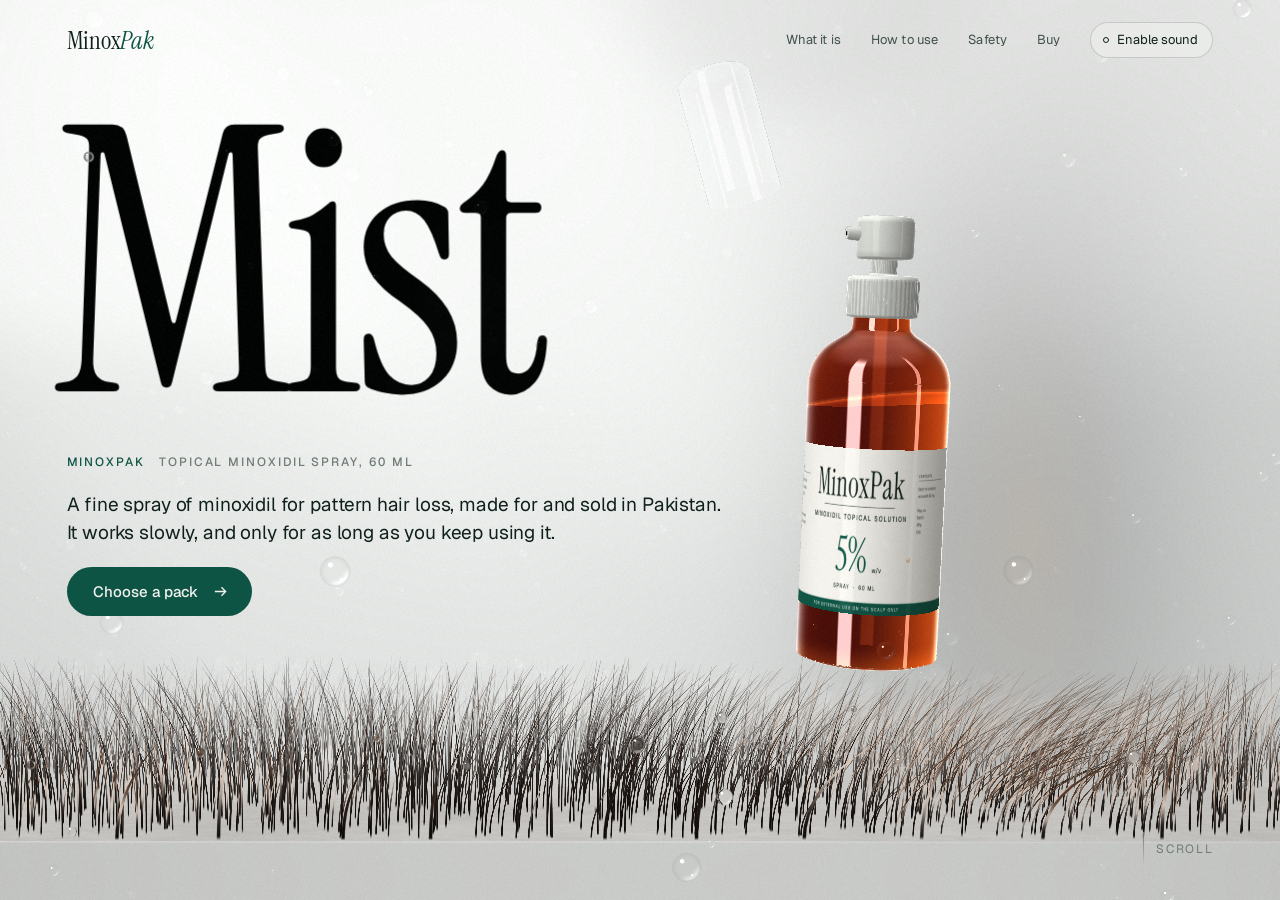
==== experiments/mist/index.html @ 645f58ec "Add the mist experiment landing page" ====
<!doctype html>
<html lang="en">
<head>
<meta charset="utf-8">
<meta name="viewport" content="width=device-width, initial-scale=1, viewport-fit=cover">
<title>MinoxPak: the mist. Topical minoxidil spray for pattern hair loss</title>
<meta name="description" content="MinoxPak is a topical minoxidil spray for pattern hair loss, made for and sold in Pakistan. What it is, how to use it, what to expect and who should not use it.">
<meta name="theme-color" content="#e6e8e4">
<link rel="preconnect" href="https://fonts.googleapis.com">
<link rel="preconnect" href="https://fonts.gstatic.com" crossorigin>
<link href="https://fonts.googleapis.com/css2?family=Geist:wght@300;400;500;600&family=Instrument+Serif:ital@0;1&display=swap" rel="stylesheet">
<style>
:root{
  --ink:#10201b; --ink2:#42504b; --ink3:#6f7b76; --line:rgba(16,32,27,.16);
  --stone:#e6e8e4; --paper:#f1f2ee; --accent:#0e5444; --accent-soft:rgba(14,84,68,.09);
  --serif:"Instrument Serif","Iowan Old Style","Times New Roman",serif;
  --sans:"Geist","Helvetica Neue",Arial,sans-serif;
  --pad:clamp(20px,5.2vw,96px);
  --ledge:0px;
}
*{box-sizing:border-box;margin:0;padding:0}
html,body{height:100%;overflow:hidden;background:var(--stone);color:var(--ink)}
body{font-family:var(--sans);font-weight:400;font-size:17px;line-height:1.55;-webkit-font-smoothing:antialiased;text-rendering:optimizeLegibility;font-feature-settings:"ss01","cv11"}
canvas#gl{position:fixed;inset:0;width:100%;height:100%;display:block;z-index:0}
#scroll{position:fixed;inset:0;overflow-y:auto;overflow-x:hidden;z-index:1;outline:none;-webkit-overflow-scrolling:touch;scrollbar-width:none}
#scroll::-webkit-scrollbar{display:none}
a{color:inherit}
::selection{background:var(--accent);color:#fff}

/* nav */
nav{position:fixed;z-index:3;top:0;left:0;right:0;display:flex;align-items:center;justify-content:space-between;padding:22px var(--pad);pointer-events:none}
nav>*{pointer-events:auto}
.mark{font-family:var(--serif);font-size:25px;letter-spacing:-.01em;text-decoration:none;line-height:1}
.mark i{font-style:italic;color:var(--accent)}
.navr{display:flex;gap:30px;align-items:center;font-size:13px;letter-spacing:.01em}
.navr a{text-decoration:none;color:var(--ink2);transition:color .3s}
.navr a:hover{color:var(--ink)}
#sound{font:inherit;font-size:13px;color:var(--ink);background:rgba(241,242,238,.55);-webkit-backdrop-filter:blur(8px);backdrop-filter:blur(8px);border:1px solid var(--line);border-radius:99px;padding:7px 14px 7px 12px;cursor:pointer;display:flex;gap:8px;align-items:center;transition:border-color .3s,background .3s}
#sound:hover{border-color:var(--ink)}
#sound .dot{width:6px;height:6px;border-radius:50%;border:1px solid var(--ink);transition:background .3s}
#sound[aria-pressed="true"] .dot{background:var(--accent);border-color:var(--accent)}

/* type */
.eyebrow{font-size:12px;font-weight:500;letter-spacing:.16em;text-transform:uppercase;color:var(--accent);display:flex;gap:14px;align-items:baseline;margin-bottom:26px}
.eyebrow b{font-weight:500;color:var(--ink3);font-variant-numeric:tabular-nums}
h1,h2{font-family:var(--serif);font-weight:400;letter-spacing:-.018em;line-height:.98}
h2{font-size:clamp(42px,5.1vw,96px);margin-bottom:34px}
h2 .ln,h1 .ln{display:block;width:fit-content;white-space:nowrap}
h2 em{font-style:italic}
.gl{color:var(--ink)}
.gl-on .gl{color:transparent}
.gl-on .gl::selection{color:transparent;background:rgba(14,84,68,.25)}
p{max-width:33em}
p+p{margin-top:1.05em}
.lead{font-size:clamp(19px,1.45vw,23px);line-height:1.45;letter-spacing:-.008em;color:var(--ink)}
.body{color:var(--ink2)}
.ph{font-style:normal;color:var(--accent);background:var(--accent-soft);border-bottom:1px dashed var(--accent);padding:0 .28em;border-radius:2px;white-space:nowrap;font-feature-settings:"tnum"}
.btn{display:inline-flex;align-items:center;gap:14px;font:500 15px/1 var(--sans);letter-spacing:.005em;text-decoration:none;color:#f1f2ee;background:var(--accent);padding:17px 24px 17px 26px;border-radius:99px;transition:background .35s,transform .35s cubic-bezier(.2,.7,.2,1)}
.btn:hover{background:#0a3f33;transform:translateY(-1px)}
.btn svg{width:15px;height:15px;transition:transform .35s cubic-bezier(.2,.7,.2,1)}
.btn:hover svg{transform:translateX(4px)}
.btn.ghost{background:transparent;color:var(--ink);border:1px solid var(--line)}
.btn.ghost:hover{border-color:var(--ink);background:transparent}

/* sections */
.sec{position:relative;min-height:118vh;padding:16vh var(--pad);display:grid;align-items:center}
.col{width:min(44vw,640px)}
.right .col{justify-self:end}
.wide .col{width:min(56vw,860px)}
.rv{opacity:0;transform:translateY(14px);transition:opacity 1s cubic-bezier(.2,.6,.2,1),transform 1.1s cubic-bezier(.2,.6,.2,1)}
.rv.in{opacity:1;transform:none}
.rv.d1{transition-delay:.08s}.rv.d2{transition-delay:.16s}.rv.d3{transition-delay:.24s}

/* hero */
#hero{min-height:100vh;height:100vh;padding:0 var(--pad);align-items:stretch;display:block}
#hero h1{position:absolute;left:calc(var(--pad) - .045em);top:11vh;font-size:min(29vw,49vh);line-height:.9;letter-spacing:-.03em}
#hero .under{position:absolute;left:var(--pad);top:calc(11vh + min(29vw,49vh)*.9 + 2.2vh);display:grid;grid-template-columns:auto;gap:20px;width:min(52vw,740px)}
#hero .lead{max-width:none}
#hero .eyebrow{margin:0}
.hint{position:absolute;right:var(--pad);bottom:34px;font-size:12px;letter-spacing:.14em;text-transform:uppercase;color:var(--ink3);display:flex;align-items:center;gap:12px}
.hint i{display:block;width:1px;height:34px;background:linear-gradient(var(--ink3),transparent);animation:drop 2.6s cubic-bezier(.6,0,.3,1) infinite;transform-origin:top}
@keyframes drop{0%{transform:scaleY(0)}55%{transform:scaleY(1);opacity:1}100%{transform:scaleY(1);opacity:0}}

/* facts row */
.facts{display:grid;grid-template-columns:repeat(3,auto);justify-content:start;gap:0 42px;margin-top:40px;padding-top:22px;border-top:1px solid var(--line)}
.facts div{font-size:13px;color:var(--ink3);line-height:1.35}
.facts strong{display:block;font-family:var(--serif);font-weight:400;font-size:34px;line-height:1.1;color:var(--ink);letter-spacing:-.01em}

/* pinned sections */
.tall{height:250vh;padding-top:0;padding-bottom:0;display:block;min-height:0}
.pin{position:sticky;top:0;height:100vh;display:grid;align-items:center;padding:12vh 0}
ol.steps{list-style:none;counter-reset:s;margin-top:8px}
ol.steps li{counter-increment:s;display:grid;grid-template-columns:54px 1fr;padding:17px 0;border-top:1px solid var(--line);transition:opacity .6s;opacity:.36}
ol.steps li:last-child{border-bottom:1px solid var(--line)}
ol.steps li::before{content:"0" counter(s);font-size:12px;font-weight:500;letter-spacing:.14em;color:var(--accent);padding-top:7px;font-variant-numeric:tabular-nums}
ol.steps li.on{opacity:1}
ol.steps h3{font-family:var(--serif);font-weight:400;font-size:27px;line-height:1.15;letter-spacing:-.01em}
ol.steps p{font-size:15.5px;color:var(--ink2);margin-top:4px;max-width:30em}
.dose{margin-top:22px;font-size:14.5px;color:var(--ink2)}

@media (min-width:761px){
  #use .pin{display:block;padding:0}
  #use .col{width:auto;height:100vh;position:relative}
  #use .eyebrow{position:absolute;top:13vh;left:0}
  #use h2{position:absolute;top:calc(13vh + 42px);left:0;margin:0}
  #use ol.steps{position:absolute;left:0;right:0;top:62vh;display:grid;grid-template-columns:repeat(4,1fr);margin:0}
  #use ol.steps li{display:block;padding:20px 30px 0 0;border-bottom:0}
  #use ol.steps li::before{display:block;padding:0;margin-bottom:12px}
  #use .dose{position:absolute;left:0;bottom:5.5vh;margin:0}
  #use .dose br{display:none}
}
/* expect */
#expect .pin{align-items:start;padding-top:10.5vh}
#expect .col{width:auto}
#expect h2{margin-bottom:10px}
.tl{display:grid;grid-template-columns:repeat(4,1fr);gap:0;margin-top:24px;position:relative}
.tl::before{content:"";position:absolute;left:0;right:0;top:5px;height:1px;background:var(--line)}
.tl .bar{position:absolute;left:0;top:5px;height:1px;background:var(--accent);width:calc(var(--p,0)*100%)}
.tl div.t{padding:22px 28px 0 0;position:relative;opacity:.36;transition:opacity .7s}
.tl div.t.on{opacity:1}
.tl div.t::before{content:"";position:absolute;left:0;top:1px;width:9px;height:9px;border-radius:50%;background:var(--stone);border:1px solid var(--ink3);transition:background .5s,border-color .5s}
.tl div.t.on::before{background:var(--accent);border-color:var(--accent)}
.tl h3{font-family:var(--serif);font-weight:400;font-size:26px;line-height:1.1;letter-spacing:-.01em;margin-bottom:6px}
.tl p{font-size:15px;line-height:1.5;color:var(--ink2);max-width:19em}
.cap{position:absolute;font-size:11px;letter-spacing:.14em;text-transform:uppercase;color:var(--ink3);white-space:nowrap;opacity:0;transition:opacity .8s;pointer-events:none}
.cap::before{content:"";display:inline-block;width:22px;height:1px;background:var(--ink3);vertical-align:middle;margin-right:10px}
.cap.in{opacity:1}

/* safety */
.safe{display:grid;grid-template-columns:1fr 1fr;gap:38px 46px;margin-top:8px}
.safe h3{font-size:12px;font-weight:500;letter-spacing:.16em;text-transform:uppercase;color:var(--accent);padding-bottom:12px;border-bottom:1px solid var(--line);margin-bottom:6px}
.safe ul{list-style:none}
.safe li{padding:10px 0;border-bottom:1px solid var(--line);font-size:16.5px;line-height:1.42;color:var(--ink)}
.safe .stop h3{color:var(--ink)}
.safe .note{grid-column:1/-1;font-size:16.5px;color:var(--ink2);max-width:44em}

/* buy */
.packs{display:grid;grid-template-columns:repeat(3,1fr);gap:14px;margin-top:6px}
.pack{background:rgba(241,242,238,.62);-webkit-backdrop-filter:blur(14px);backdrop-filter:blur(14px);border:1px solid rgba(16,32,27,.1);border-radius:6px;padding:24px 22px 22px;display:flex;flex-direction:column;min-height:300px;transition:border-color .4s,transform .5s cubic-bezier(.2,.7,.2,1)}
.pack:hover{border-color:var(--accent);transform:translateY(-3px)}
.pack small{font-size:12px;font-weight:500;letter-spacing:.14em;text-transform:uppercase;color:var(--ink3)}
.pack h3{font-family:var(--serif);font-weight:400;font-size:40px;line-height:1;letter-spacing:-.015em;margin:14px 0 8px}
.pack p{font-size:14.5px;color:var(--ink2);line-height:1.45}
.pack .price{margin-top:auto;padding-top:22px;font-size:15px;color:var(--ink)}
.pack a{margin-top:14px;font-size:14px;font-weight:500;color:var(--accent);text-decoration:none;display:flex;justify-content:space-between;align-items:center;border-top:1px solid var(--line);padding-top:14px}
.pack a span{transition:transform .35s cubic-bezier(.2,.7,.2,1)}
.pack a:hover span{transform:translateX(4px)}
.deliv{margin-top:26px;font-size:15px;color:var(--ink2);max-width:46em}

/* faq */
.qa{display:grid;grid-template-columns:1fr 1fr;gap:0 46px}
.qa div{padding:20px 0 22px;border-top:1px solid var(--line)}
.qa h3{font-family:var(--serif);font-weight:400;font-size:25px;line-height:1.15;letter-spacing:-.008em;margin-bottom:8px}
.qa p{font-size:15.5px;color:var(--ink2)}

/* footer */
footer{position:relative;padding:15vh var(--pad) 34vh;min-height:100vh;display:grid;align-content:start}
footer .big .ln{display:block;width:fit-content;white-space:nowrap}
footer .big{font-family:var(--serif);font-size:clamp(40px,4.6vw,84px);line-height:1;letter-spacing:-.018em;max-width:14em;margin-bottom:5vh}
footer .big em{font-style:italic;color:var(--accent)}
.fgrid{display:grid;grid-template-columns:1.3fr 1fr 1.3fr;gap:44px;border-top:1px solid var(--line);padding-top:28px;font-size:14.5px;color:var(--ink2);line-height:1.6;max-width:1180px}
.fgrid h4{font-size:12px;font-weight:500;letter-spacing:.16em;text-transform:uppercase;color:var(--ink3);margin-bottom:12px}
.fgrid a{text-decoration:none;border-bottom:1px solid var(--line)}
.med{margin-top:36px;max-width:1180px;border:1px solid var(--accent);border-radius:6px;padding:20px 24px;font-size:16px;color:var(--ink);background:rgba(241,242,238,.55);-webkit-backdrop-filter:blur(10px);backdrop-filter:blur(10px)}
.med b{font-weight:500;color:var(--accent)}
.tiny{margin-top:22px;font-size:12.5px;color:var(--ink3)}

@media (max-width:760px){
  body{font-size:16px}
  nav{padding:16px 20px}
  .navr a{display:none}
  .mark{font-size:23px}
  #scroll{-webkit-mask-image:linear-gradient(to bottom,transparent 0,transparent calc(var(--ledge) - 4px),#000 calc(var(--ledge) + 5vh));mask-image:linear-gradient(to bottom,transparent 0,transparent calc(var(--ledge) - 4px),#000 calc(var(--ledge) + 5vh))}
  .sec{min-height:0;padding:0 20px 22vh;display:block}
  .sec .col,.wide .col,#expect .col{width:100%}
  .tall{height:auto}
  .pin{position:static;height:auto;display:block;padding:0}
  #expect .pin{padding-top:0}
  h2{font-size:clamp(40px,12.4vw,60px);margin-bottom:22px}
  #hero{height:100svh;min-height:100svh;padding:0}
  #hero h1{left:16px;top:9svh;font-size:46.5vw}
  #hero .under{left:20px;right:20px;width:auto;top:auto;bottom:max(26px,4svh);gap:16px}
  #hero .lead{font-size:18px}
  .hint{display:none}
  .btn{padding:15px 20px 15px 22px}
  .facts{grid-template-columns:repeat(3,auto);gap:0 22px}
  .facts strong{font-size:27px}
  ol.steps li{opacity:1;grid-template-columns:44px 1fr}
  .tl{grid-template-columns:1fr;margin-top:18px}
  .tl::before,.tl .bar{left:4px;right:auto;top:0;bottom:0;width:1px;height:auto}
  .tl .bar{display:none}
  .tl div.t{opacity:1;padding:0 0 26px 30px}
  .tl div.t::before{top:8px;background:var(--accent);border-color:var(--accent)}
  .tl p{max-width:none}
  .cap{display:none}
  .safe{grid-template-columns:1fr;gap:30px}
  .packs{grid-template-columns:1fr}
  .pack{min-height:0;padding:20px}
  .pack h3{font-size:34px;margin:8px 0 6px}
  .pack .price{padding-top:14px}
  .qa{grid-template-columns:1fr}
  footer{padding:0 20px 16vh;min-height:0}
  .fgrid{grid-template-columns:1fr;gap:26px}
}
@media (prefers-reduced-motion:reduce){.rv{transition:none;opacity:1;transform:none}}
</style>
</head>
<body>
<canvas id="gl" aria-hidden="true"></canvas>

<nav>
  <a class="mark" href="#hero">Minox<i>Pak</i></a>
  <div class="navr">
    <a href="#what">What it is</a>
    <a href="#use">How to use</a>
    <a href="#safety">Safety</a>
    <a href="#buy">Buy</a>
    <button id="sound" type="button" aria-pressed="false"><span class="dot"></span><span class="lbl">Enable sound</span></button>
  </div>
</nav>

<div id="scroll" tabindex="0">
<main>

<section class="sec" id="hero" data-pose="hero">
  <h1><span class="ln gl" data-hero>Mist</span></h1>
  <div class="under">
    <div class="eyebrow">MinoxPak <b>Topical minoxidil spray, 60 ml</b></div>
    <p class="lead">A fine spray of minoxidil for pattern hair loss, made for and sold in Pakistan. It works slowly, and only for as long as you keep using it.</p>
    <div><a class="btn" href="#buy">Choose a pack <svg viewBox="0 0 16 16" fill="none" stroke="currentColor" stroke-width="1.4"><path d="M2 8h11M9 3.5 13.5 8 9 12.5"/></svg></a></div>
  </div>
  <div class="hint"><i></i>Scroll</div>
</section>

<section class="sec right" id="what" data-pose="what">
  <div class="col">
    <div class="eyebrow rv"><b>01</b> What it is</div>
    <h2><span class="ln gl">One medicine,</span><span class="ln gl"><em>plainly</em> stated.</span></h2>
    <p class="lead rv">MinoxPak is minoxidil in a clear solution, delivered as a measured spray to the scalp. It is used for androgenetic alopecia: the common, inherited pattern of thinning in men and women.</p>
    <p class="body rv d1">Minoxidil prolongs the growth phase of the hair follicle, so that hairs which had become short and fine can grow for longer. Exactly how it does this is not fully known, and we would rather say so than pretend.</p>
    <p class="body rv d2">It is a treatment, not a cure. It does not work for every kind of hair loss, and it does not work for everyone.</p>
    <div class="facts rv d3">
      <div><strong>5%</strong>w/v, for men</div>
      <div><strong>2%</strong>w/v, for women</div>
      <div><strong>60 ml</strong>per bottle</div>
    </div>
  </div>
</section>

<section class="sec tall" id="use" data-pose="use">
  <div class="pin">
    <div class="col">
      <div class="eyebrow"><b>02</b> How to use</div>
      <h2><span class="ln gl">A small ritual,</span><span class="ln gl"><em>twice</em> a day.</span></h2>
      <ol class="steps">
        <li><div><h3>Start with a dry scalp.</h3><p>Hair and scalp fully dry. Part the hair so that you can see the thinning area.</p></div></li>
        <li><div><h3>Spray on the thinning area.</h3><p>Lift the cap and press the pump. Aim at the scalp, not at the hair.</p></div></li>
        <li><div><h3>Spread with your fingertips.</h3><p>Lightly, over the thinning area only. Then wash your hands with soap and water.</p></div></li>
        <li><div><h3>Let it dry.</h3><p>Leave it to dry fully before you go to bed, wear a cap or style your hair. Do not wash it out for a few hours.</p></div></li>
      </ol>
      <p class="dose">Dose, as on the label: <span class="ph">[dose per application]</span>, <span class="ph">[times per day]</span>. More spray does not work faster. It only raises the chance of side effects.</p>
    </div>
  </div>
</section>

<section class="sec tall wide" id="expect" data-pose="expect">
  <div class="pin">
    <div class="col">
      <div class="eyebrow"><b>03</b> What to expect</div>
      <h2><span class="ln gl">It works at the root,</span><span class="ln gl">and at the <em>speed of hair.</em></span></h2>
      <div class="tl">
        <span class="bar"></span>
        <div class="t"><h3>The first weeks</h3><p>Some extra shedding can happen as older hairs make way. It is a normal part of the process and it passes.</p></div>
        <div class="t"><h3>The quiet months</h3><p>Nothing much to see. The work is under the skin, in the follicle. The only task is to keep the routine.</p></div>
        <div class="t"><h3>About month four</h3><p>For most people who respond, this is when results usually begin to show. Not before, and not for everyone.</p></div>
        <div class="t"><h3>As long as you use it</h3><p>The effect lasts only while you keep using it. If you stop, the regrown hair is gradually lost over the following months.</p></div>
      </div>
    </div>
    <span class="cap" data-cap="0">Scalp surface</span>
    <span class="cap" data-cap="1">Hair follicle</span>
    <span class="cap" data-cap="2">Follicle bulb, where growth starts</span>
  </div>
</section>

<section class="sec right wide" id="safety" data-pose="safety">
  <div class="col">
    <div class="eyebrow rv"><b>04</b> Safety</div>
    <h2><span class="ln gl">Read this part</span><span class="ln gl"><em>as carefully</em> as the rest.</span></h2>
    <div class="safe">
      <div class="rv">
        <h3>Do not use it</h3>
        <ul>
          <li>Anywhere but the scalp. It is for external use only.</li>
          <li>On red, inflamed, irritated or broken scalp skin.</li>
          <li>If you are pregnant or breastfeeding.</li>
          <li>If you are under 18.</li>
          <li>Near the eyes. If it gets in, rinse well with cool water.</li>
        </ul>
      </div>
      <div class="rv d1 stop">
        <h3>Stop and see a doctor if you notice</h3>
        <ul>
          <li>Chest pain or a fast heartbeat.</li>
          <li>Dizziness or feeling faint.</li>
          <li>Sudden, unexplained weight gain.</li>
          <li>Swelling of the hands or feet.</li>
          <li>Scalp irritation that does not settle.</li>
        </ul>
      </div>
      <p class="note rv d2">Talk to a doctor or pharmacist before you start if you have heart disease or low blood pressure, or if you take medicine for either. Keep the bottle away from children. Keep it, and freshly treated skin, away from pets, especially cats: minoxidil is dangerous to them. Mild itching or dryness of the scalp is the most common unwanted effect.</p>
    </div>
  </div>
</section>

<section class="sec wide" id="buy" data-pose="buy">
  <div class="col">
    <div class="eyebrow rv"><b>05</b> Buy</div>
    <h2><span class="ln gl">Enough for the wait,</span><span class="ln gl"><em>not more.</em></span></h2>
    <div class="packs">
      <div class="pack rv">
        <small>1 bottle</small><h3>One month</h3>
        <p>To see how your scalp takes to it. Too short to judge the result.</p>
        <div class="price"><span class="ph">[price PKR]</span></div>
        <a href="https://wa.me/923103699935?text=I%20would%20like%20to%20order%20the%20one-month%20MinoxPak%20pack." rel="noopener">Order on WhatsApp <span>&rarr;</span></a>
      </div>
      <div class="pack rv d1">
        <small>3 bottles</small><h3>Three months</h3>
        <p>Covers the first shedding and most of the quiet months.</p>
        <div class="price"><span class="ph">[price PKR]</span></div>
        <a href="https://wa.me/923103699935?text=I%20would%20like%20to%20order%20the%20three-month%20MinoxPak%20pack." rel="noopener">Order on WhatsApp <span>&rarr;</span></a>
      </div>
      <div class="pack rv d2">
        <small>6 bottles</small><h3>Six months</h3>
        <p>Past month four, with time to see whether it is working for you.</p>
        <div class="price"><span class="ph">[price PKR]</span></div>
        <a href="https://wa.me/923103699935?text=I%20would%20like%20to%20order%20the%20six-month%20MinoxPak%20pack." rel="noopener">Order on WhatsApp <span>&rarr;</span></a>
      </div>
    </div>
    <p class="deliv rv d3">Delivery anywhere in Pakistan in <span class="ph">[delivery time]</span>, <span class="ph">[delivery charge PKR]</span>. Payment by <span class="ph">[payment methods]</span>. Every pack comes with the leaflet. Tell us on WhatsApp whether you need the 5% or the 2% strength.</p>
  </div>
</section>

<section class="sec right wide" id="questions" data-pose="questions">
  <div class="col">
    <div class="eyebrow rv"><b>06</b> Questions</div>
    <h2><span class="ln gl">Short answers,</span><span class="ln gl"><em>no surprises.</em></span></h2>
    <div class="qa">
      <div class="rv"><h3>Will it work for me?</h3><p>It may. Minoxidil helps many people with pattern hair loss, but not all of them, and nobody can tell you in advance. Give it about four months of steady use before you judge.</p></div>
      <div class="rv d1"><h3>Is it a cure?</h3><p>No. It treats pattern hair loss for as long as you use it. It does not help hair loss caused by illness, medicines, diet or scarring.</p></div>
      <div class="rv"><h3>Why am I shedding more?</h3><p>In the first weeks some hairs fall earlier than they would have, to be replaced by new growth. If it is heavy or it does not ease, ask a doctor.</p></div>
      <div class="rv d1"><h3>Can I use more to speed it up?</h3><p>No. Using more, or using it more often, does not improve the result. It only makes side effects more likely.</p></div>
      <div class="rv"><h3>What if I miss a dose?</h3><p>Carry on with the next one at the usual time. Do not double it to make up.</p></div>
      <div class="rv d1"><h3>Which strength is for whom?</h3><p>The 5% is for men and the 2% is for women. Do not use either if you are pregnant or breastfeeding. If you are unsure, ask a pharmacist.</p></div>
    </div>
  </div>
</section>

<footer id="footer" data-pose="footer">
  <p class="big"><span class="ln gl">A fine mist.</span><span class="ln gl">A long <em>patience.</em></span></p>
  <div class="fgrid">
    <div>
      <h4>Company</h4>
      <span class="ph">[company legal name]</span><br>
      <span class="ph">[company address]</span><br>
      Manufactured by <span class="ph">[manufacturer name and licence no.]</span>
    </div>
    <div>
      <h4>Contact</h4>
      WhatsApp <a href="https://wa.me/923103699935" rel="noopener">+92 310 3699935</a><br>
      <span class="ph">[email address]</span><br>
      <span class="ph">[support hours]</span>
    </div>
    <div>
      <h4>Regulatory</h4>
      MinoxPak (minoxidil topical solution) <span class="ph">[strength: 5% w/v]</span>.<br>
      DRAP registration no. <span class="ph">[DRAP registration no.]</span><br>
      <span class="ph">[storage conditions as on the label]</span>
    </div>
  </div>
  <p class="med"><b>MinoxPak is a medicine.</b> Read the leaflet in the pack before you use it, and follow it. For external use on the scalp only. If you are unsure whether it is right for you, ask a doctor or pharmacist first.</p>
  <p class="tiny">&copy; <span class="ph">[year]</span> <span class="ph">[company legal name]</span>. The information on this page does not replace the advice of a doctor or pharmacist.</p>
</footer>

</main>
</div>
<script type="module" src="src/main.js"></script>
</body>
</html>
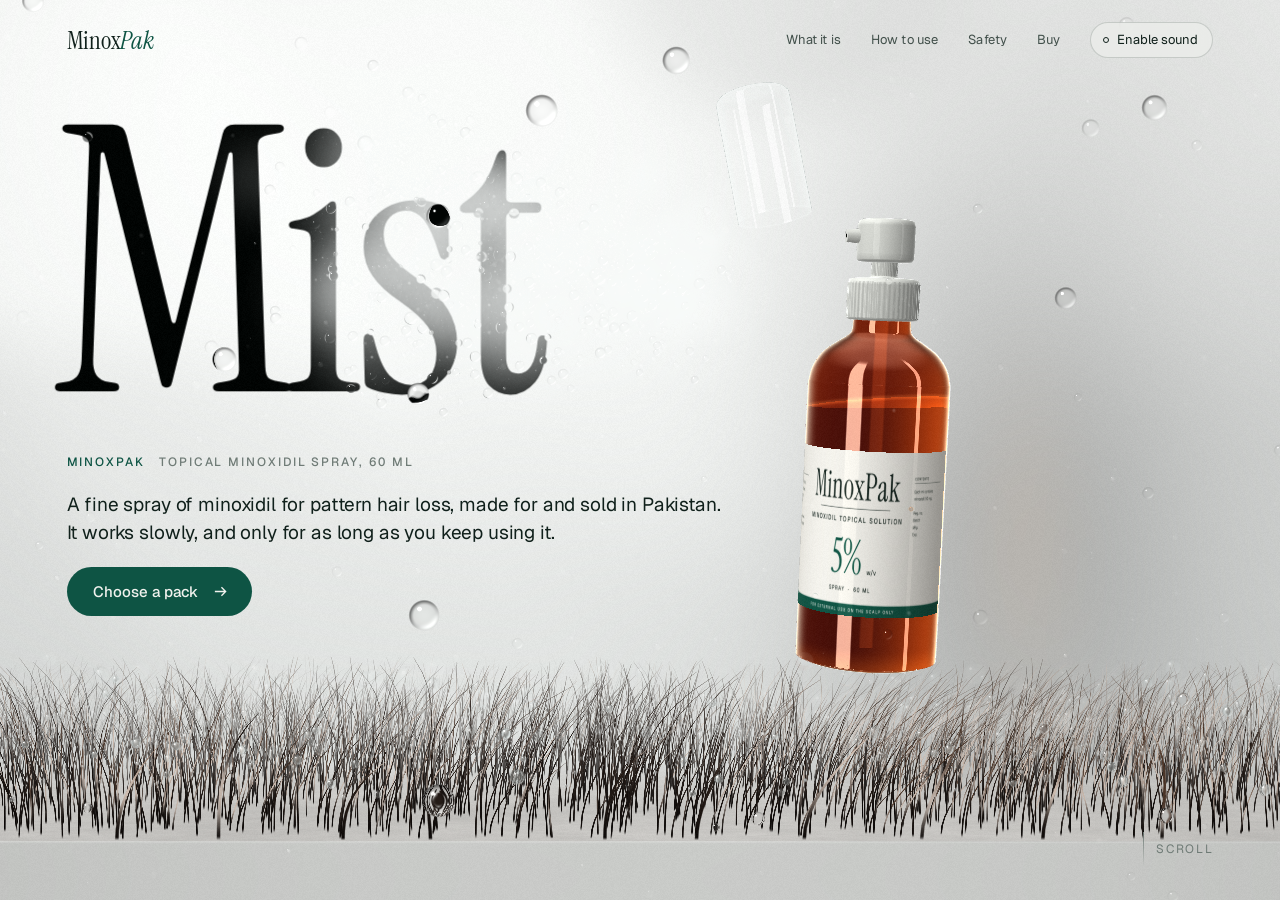
==== commit 498de3f2: "Refine the mist experiment: spray, droplets, strands, layout on phone" ====
--- a/experiments/mist/index.html
+++ b/experiments/mist/index.html
@@ -171,7 +171,7 @@
   .navr a{display:none}
   .mark{font-size:23px}
   #scroll{-webkit-mask-image:linear-gradient(to bottom,transparent 0,transparent calc(var(--ledge) - 4px),#000 calc(var(--ledge) + 5vh));mask-image:linear-gradient(to bottom,transparent 0,transparent calc(var(--ledge) - 4px),#000 calc(var(--ledge) + 5vh))}
-  .sec{min-height:0;padding:0 20px 22vh;display:block}
+  .sec{min-height:0;padding:7vh 20px 20vh;display:block}
   .sec .col,.wide .col,#expect .col{width:100%}
   .tall{height:auto}
   .pin{position:static;height:auto;display:block;padding:0}
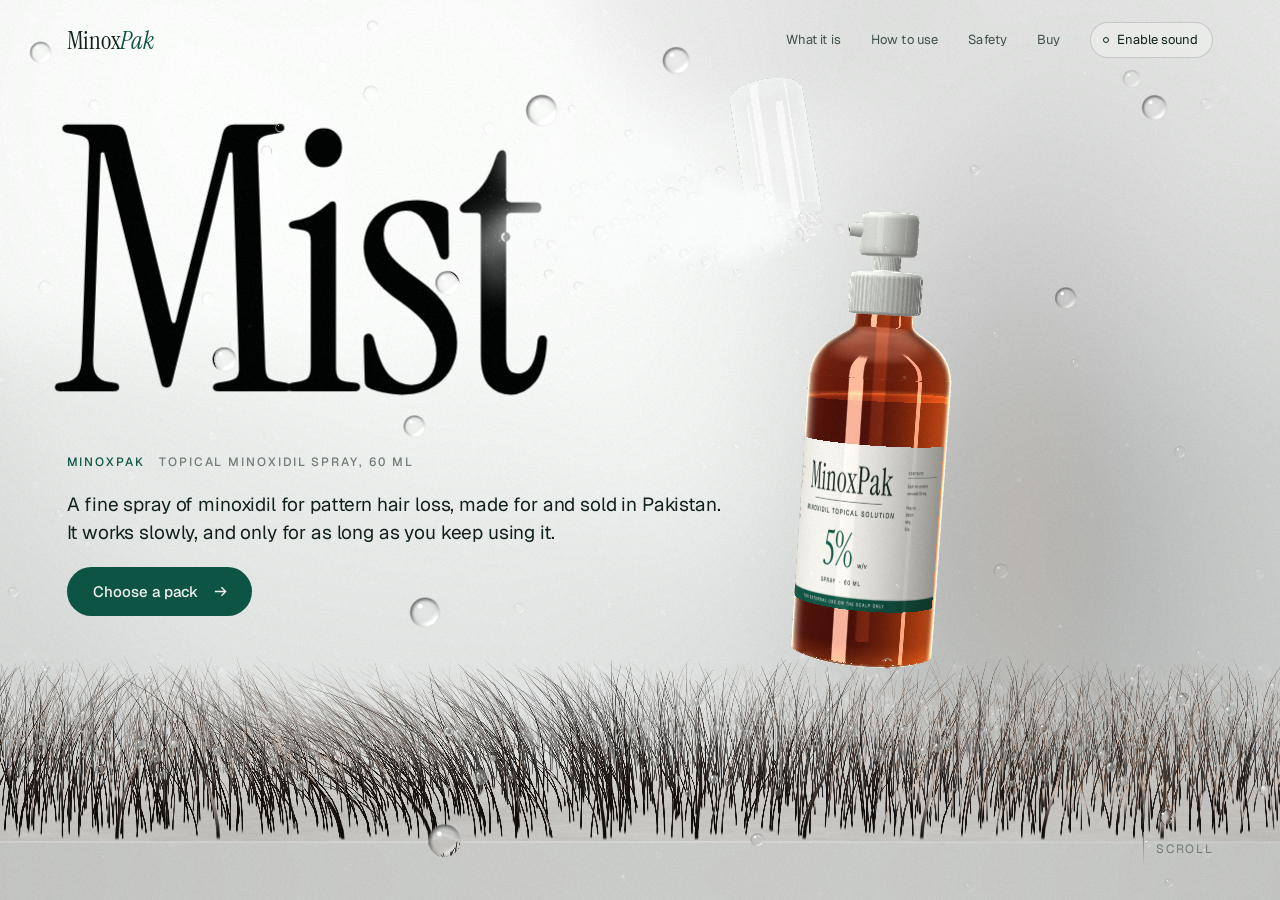
==== commit c645ab97: "Mist experiment: fix phone layout (wrapping headings, fixed fade line, lighter rendering)" ====
--- a/experiments/mist/index.html
+++ b/experiments/mist/index.html
@@ -48,8 +48,8 @@
 h2 .ln,h1 .ln{display:block;width:fit-content;white-space:nowrap}
 h2 em{font-style:italic}
 .gl{color:var(--ink)}
-.gl-on .gl{color:transparent}
-.gl-on .gl::selection{color:transparent;background:rgba(14,84,68,.25)}
+.gl.gl-live{color:transparent}
+.gl.gl-live::selection{color:transparent;background:rgba(14,84,68,.25)}
 p{max-width:33em}
 p+p{margin-top:1.05em}
 .lead{font-size:clamp(19px,1.45vw,23px);line-height:1.45;letter-spacing:-.008em;color:var(--ink)}
@@ -170,20 +170,24 @@
   nav{padding:16px 20px}
   .navr a{display:none}
   .mark{font-size:23px}
-  #scroll{-webkit-mask-image:linear-gradient(to bottom,transparent 0,transparent calc(var(--ledge) - 4px),#000 calc(var(--ledge) + 5vh));mask-image:linear-gradient(to bottom,transparent 0,transparent calc(var(--ledge) - 4px),#000 calc(var(--ledge) + 5vh))}
+  #scroll{-webkit-mask-image:linear-gradient(to bottom,transparent 0,transparent 41svh,#000 46svh);mask-image:linear-gradient(to bottom,transparent 0,transparent 41svh,#000 46svh);overscroll-behavior:contain}
+  h2 .ln,footer .big .ln{white-space:normal;width:auto}
+  h2{text-wrap:balance}
   .sec{min-height:0;padding:7vh 20px 20vh;display:block}
   .sec .col,.wide .col,#expect .col{width:100%}
   .tall{height:auto}
   .pin{position:static;height:auto;display:block;padding:0}
   #expect .pin{padding-top:0}
-  h2{font-size:clamp(40px,12.4vw,60px);margin-bottom:22px}
+  h2{font-size:clamp(36px,11vw,56px);margin-bottom:22px;line-height:1.02}
   #hero{height:100svh;min-height:100svh;padding:0}
   #hero h1{left:16px;top:9svh;font-size:46.5vw}
   #hero .under{left:20px;right:20px;width:auto;top:auto;bottom:max(26px,4svh);gap:16px}
   #hero .lead{font-size:18px}
   .hint{display:none}
   .btn{padding:15px 20px 15px 22px}
-  .facts{grid-template-columns:repeat(3,auto);gap:0 22px}
+  .facts{grid-template-columns:repeat(3,auto);gap:0 18px}
+  .eyebrow{flex-wrap:wrap;gap:4px 14px}
+  footer .big{font-size:clamp(34px,10.5vw,52px)}
   .facts strong{font-size:27px}
   ol.steps li{opacity:1;grid-template-columns:44px 1fr}
   .tl{grid-template-columns:1fr;margin-top:18px}
